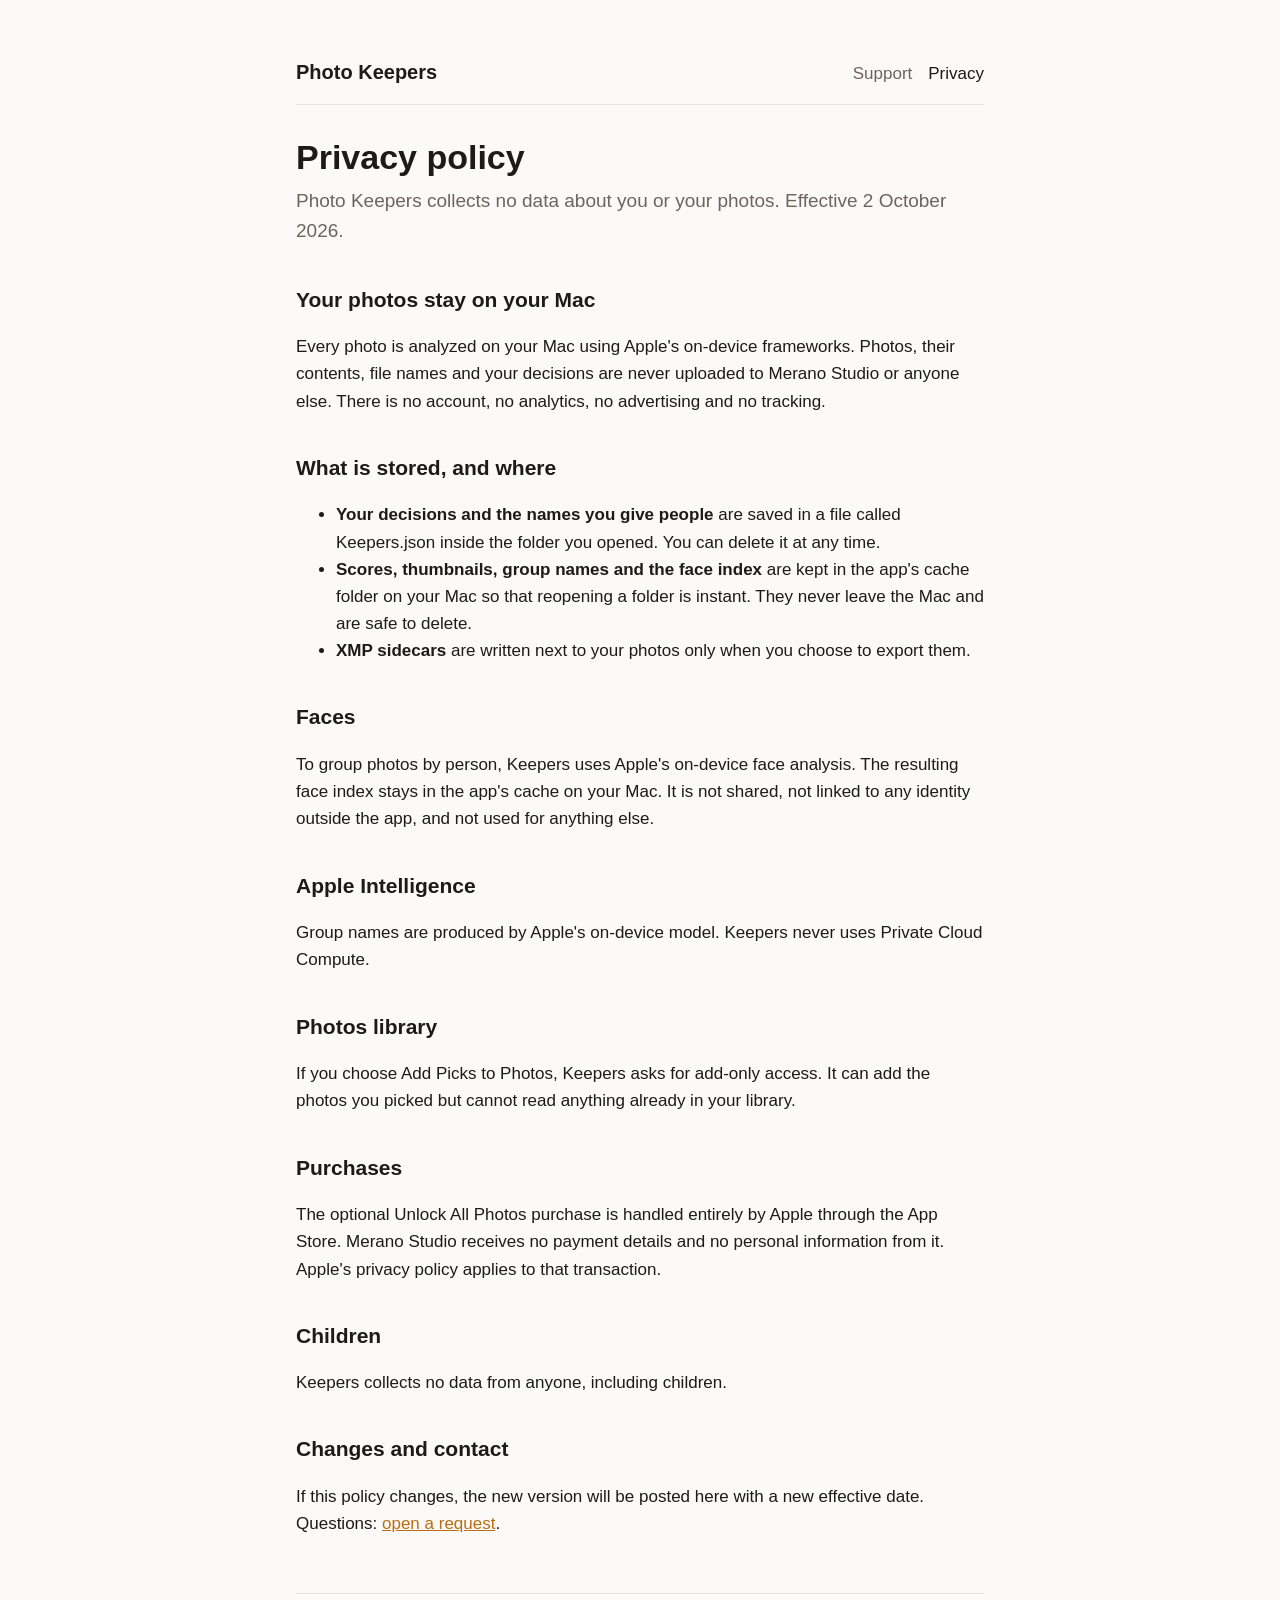
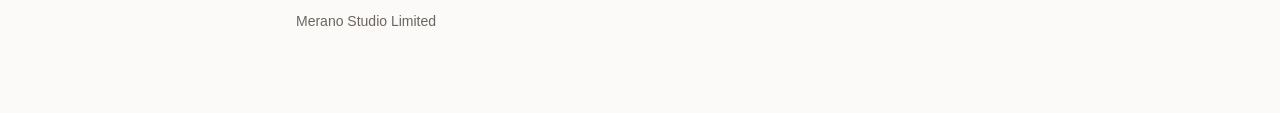
==== privacy.html @ 6b455871 "Support and privacy pages for Photo Keepers" ====
<!doctype html>
<html lang="en">
<head>
<meta charset="utf-8">
<meta name="viewport" content="width=device-width, initial-scale=1">
<title>Photo Keepers Privacy</title>
<meta name="description" content="Photo Keepers collects no data. Every photo is analyzed on your Mac.">
<link rel="stylesheet" href="style.css">
</head>
<body>
<main>
<header><a class="brand" href="./">Photo Keepers</a><nav><a href="./">Support</a><a href="privacy.html" aria-current="page">Privacy</a></nav></header>

<h1>Privacy policy</h1>
<p class="lede">Photo Keepers collects no data about you or your photos. Effective 2 October 2026.</p>

<h2>Your photos stay on your Mac</h2>
<p>Every photo is analyzed on your Mac using Apple's on-device frameworks. Photos, their contents, file names and your decisions are never uploaded to Merano Studio or anyone else. There is no account, no analytics, no advertising and no tracking.</p>

<h2>What is stored, and where</h2>
<ul>
<li><strong>Your decisions and the names you give people</strong> are saved in a file called Keepers.json inside the folder you opened. You can delete it at any time.</li>
<li><strong>Scores, thumbnails, group names and the face index</strong> are kept in the app's cache folder on your Mac so that reopening a folder is instant. They never leave the Mac and are safe to delete.</li>
<li><strong>XMP sidecars</strong> are written next to your photos only when you choose to export them.</li>
</ul>

<h2>Faces</h2>
<p>To group photos by person, Keepers uses Apple's on-device face analysis. The resulting face index stays in the app's cache on your Mac. It is not shared, not linked to any identity outside the app, and not used for anything else.</p>

<h2>Apple Intelligence</h2>
<p>Group names are produced by Apple's on-device model. Keepers never uses Private Cloud Compute.</p>

<h2>Photos library</h2>
<p>If you choose Add Picks to Photos, Keepers asks for add-only access. It can add the photos you picked but cannot read anything already in your library.</p>

<h2>Purchases</h2>
<p>The optional Unlock All Photos purchase is handled entirely by Apple through the App Store. Merano Studio receives no payment details and no personal information from it. Apple's privacy policy applies to that transaction.</p>

<h2>Children</h2>
<p>Keepers collects no data from anyone, including children.</p>

<h2>Changes and contact</h2>
<p>If this policy changes, the new version will be posted here with a new effective date. Questions: <a href="https://github.com/russnem/photo-keepers/issues/new">open a request</a>.</p>

<footer>Merano Studio Limited</footer>
</main>
</body>
</html>
---- style.css ----
:root { --bg: #fbfaf8; --fg: #1d1b19; --muted: #6b655e; --accent: #b86e12; --rule: #e7e2db; color-scheme: light dark; }
@media (prefers-color-scheme: dark) { :root { --bg: #161412; --fg: #f1ece6; --muted: #a39b91; --accent: #f0a443; --rule: #2e2a26; } }
* { box-sizing: border-box; }
body { margin: 0; background: var(--bg); color: var(--fg); font: 17px/1.6 -apple-system, BlinkMacSystemFont, "Helvetica Neue", sans-serif; }
main { max-width: 720px; margin: 0 auto; padding: 56px 16px 80px; }
header { display: flex; justify-content: space-between; align-items: baseline; flex-wrap: wrap; gap: 8px; border-bottom: 1px solid var(--rule); padding-bottom: 16px; margin-bottom: 32px; }
header a.brand { font-weight: 700; font-size: 20px; color: var(--fg); text-decoration: none; }
nav a { margin-left: 16px; color: var(--muted); text-decoration: none; }
nav a[aria-current] { color: var(--fg); }
h1 { font-size: 34px; line-height: 1.2; margin: 0 0 8px; }
h2 { font-size: 21px; margin: 36px 0 8px; }
p, li { color: var(--fg); }
.lede { color: var(--muted); font-size: 19px; margin-top: 0; }
a { color: var(--accent); }
footer { margin-top: 56px; padding-top: 16px; border-top: 1px solid var(--rule); color: var(--muted); font-size: 14px; }
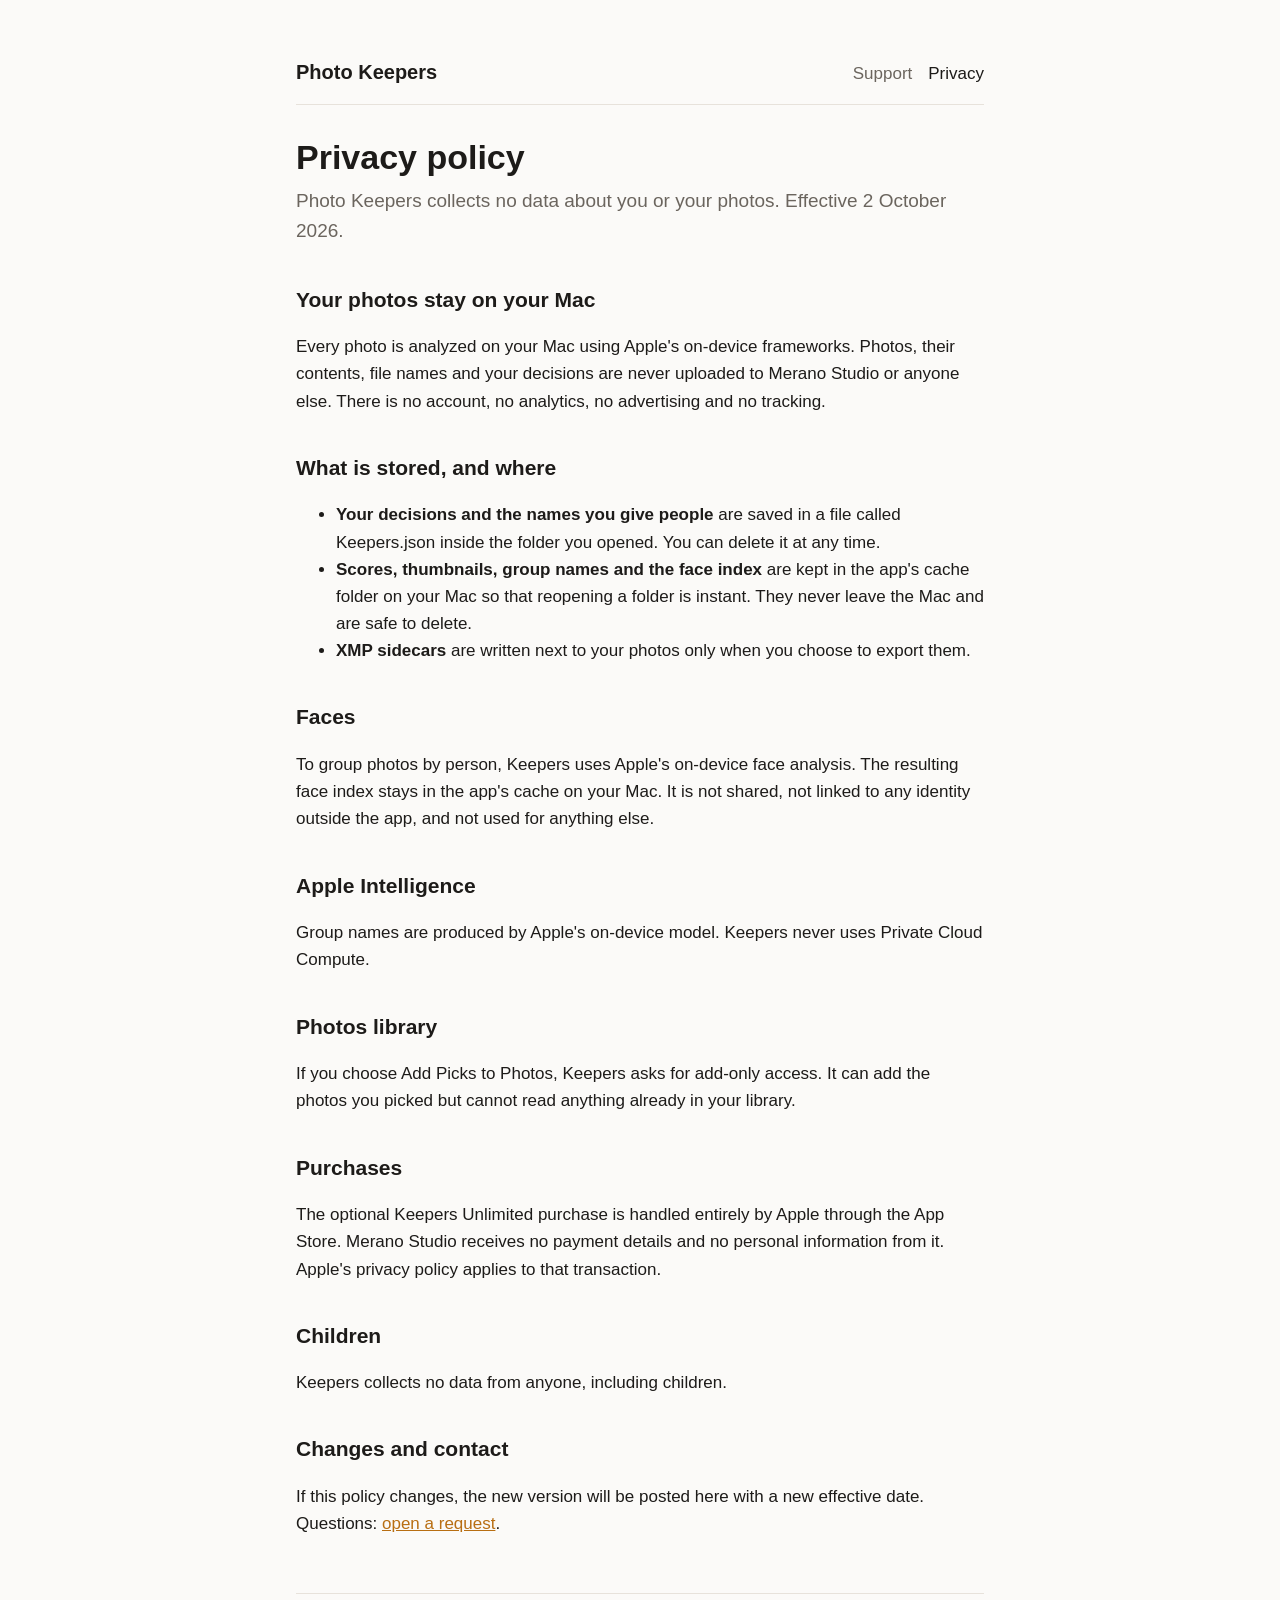
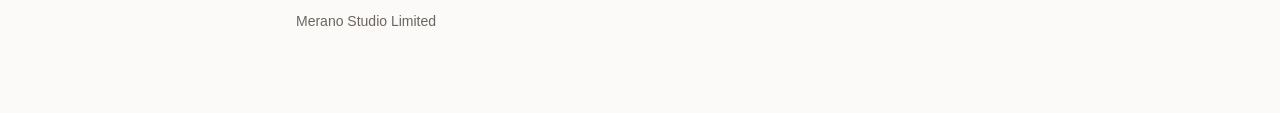
==== commit ae4bde8f: "Rename the purchase to Keepers Unlimited" ====
--- a/privacy.html
+++ b/privacy.html
@@ -34,7 +34,7 @@
 <p>If you choose Add Picks to Photos, Keepers asks for add-only access. It can add the photos you picked but cannot read anything already in your library.</p>
 
 <h2>Purchases</h2>
-<p>The optional Unlock All Photos purchase is handled entirely by Apple through the App Store. Merano Studio receives no payment details and no personal information from it. Apple's privacy policy applies to that transaction.</p>
+<p>The optional Keepers Unlimited purchase is handled entirely by Apple through the App Store. Merano Studio receives no payment details and no personal information from it. Apple's privacy policy applies to that transaction.</p>
 
 <h2>Children</h2>
 <p>Keepers collects no data from anyone, including children.</p>
